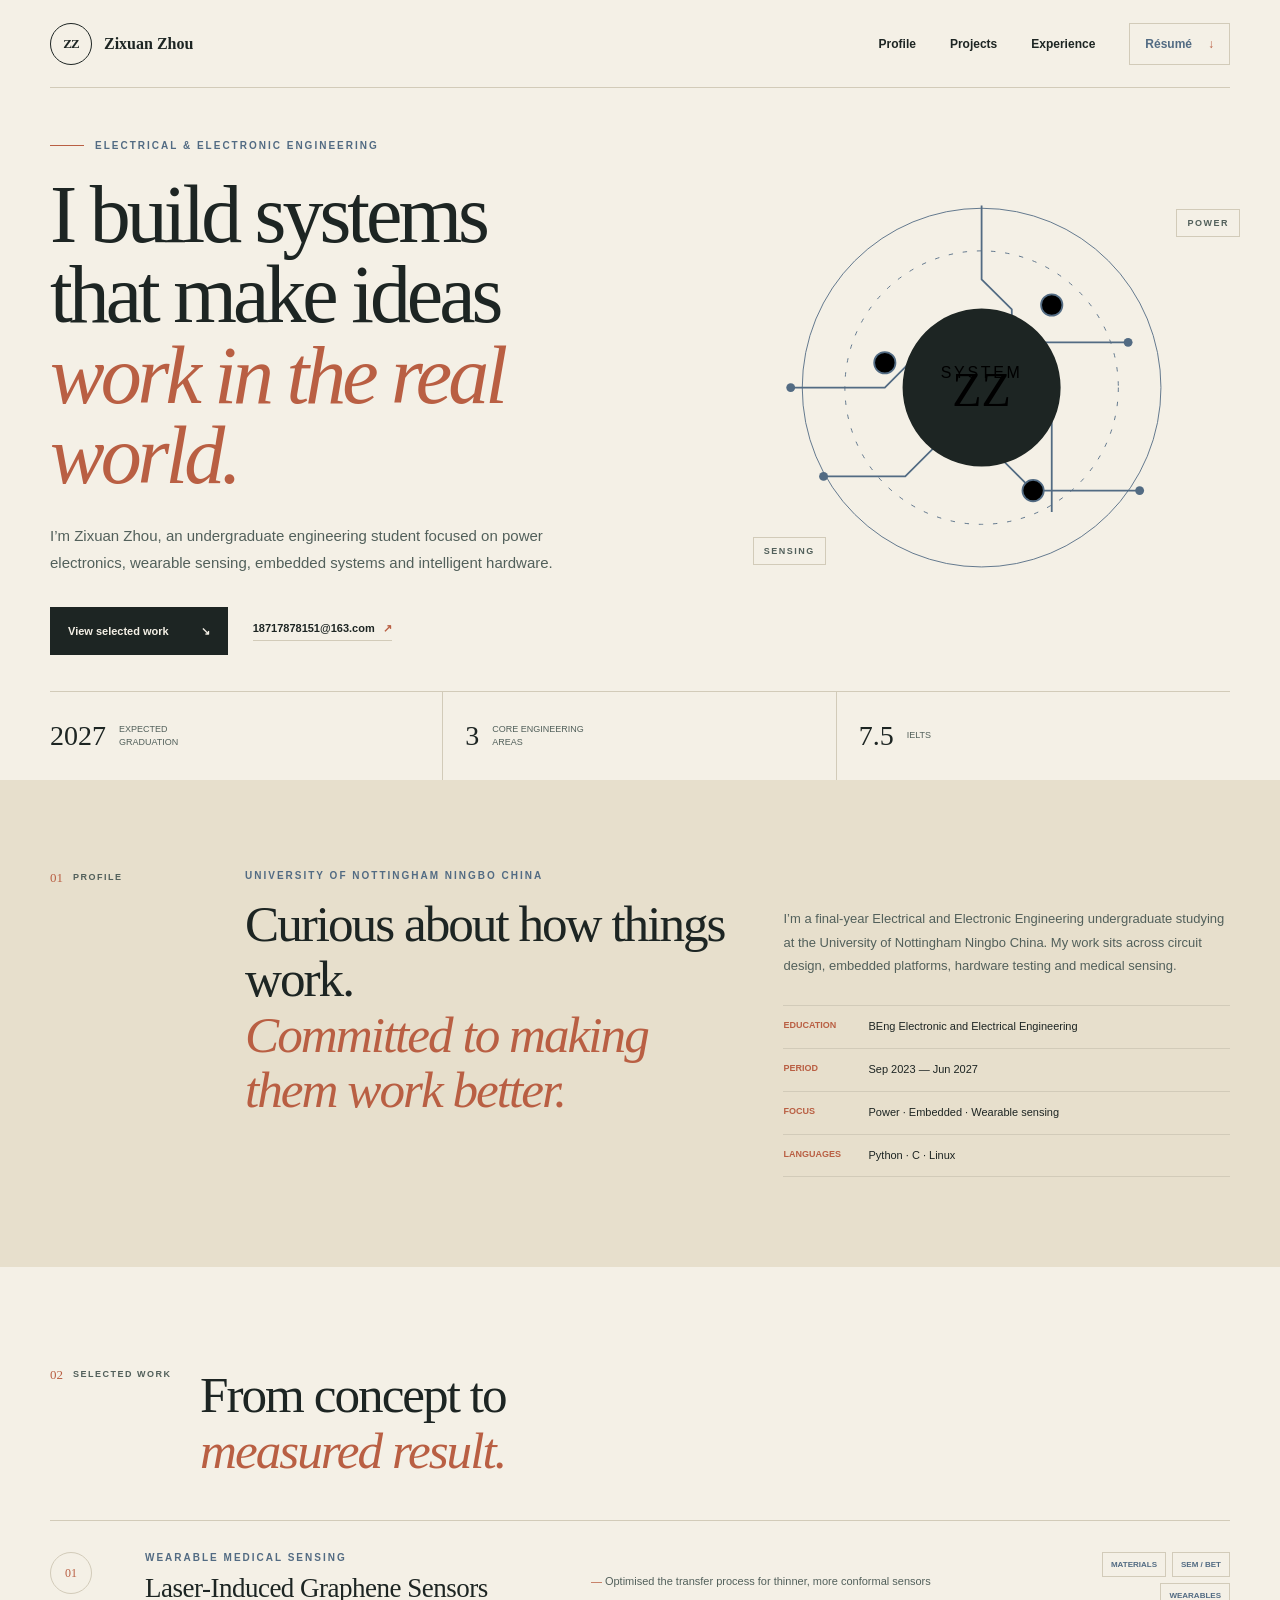
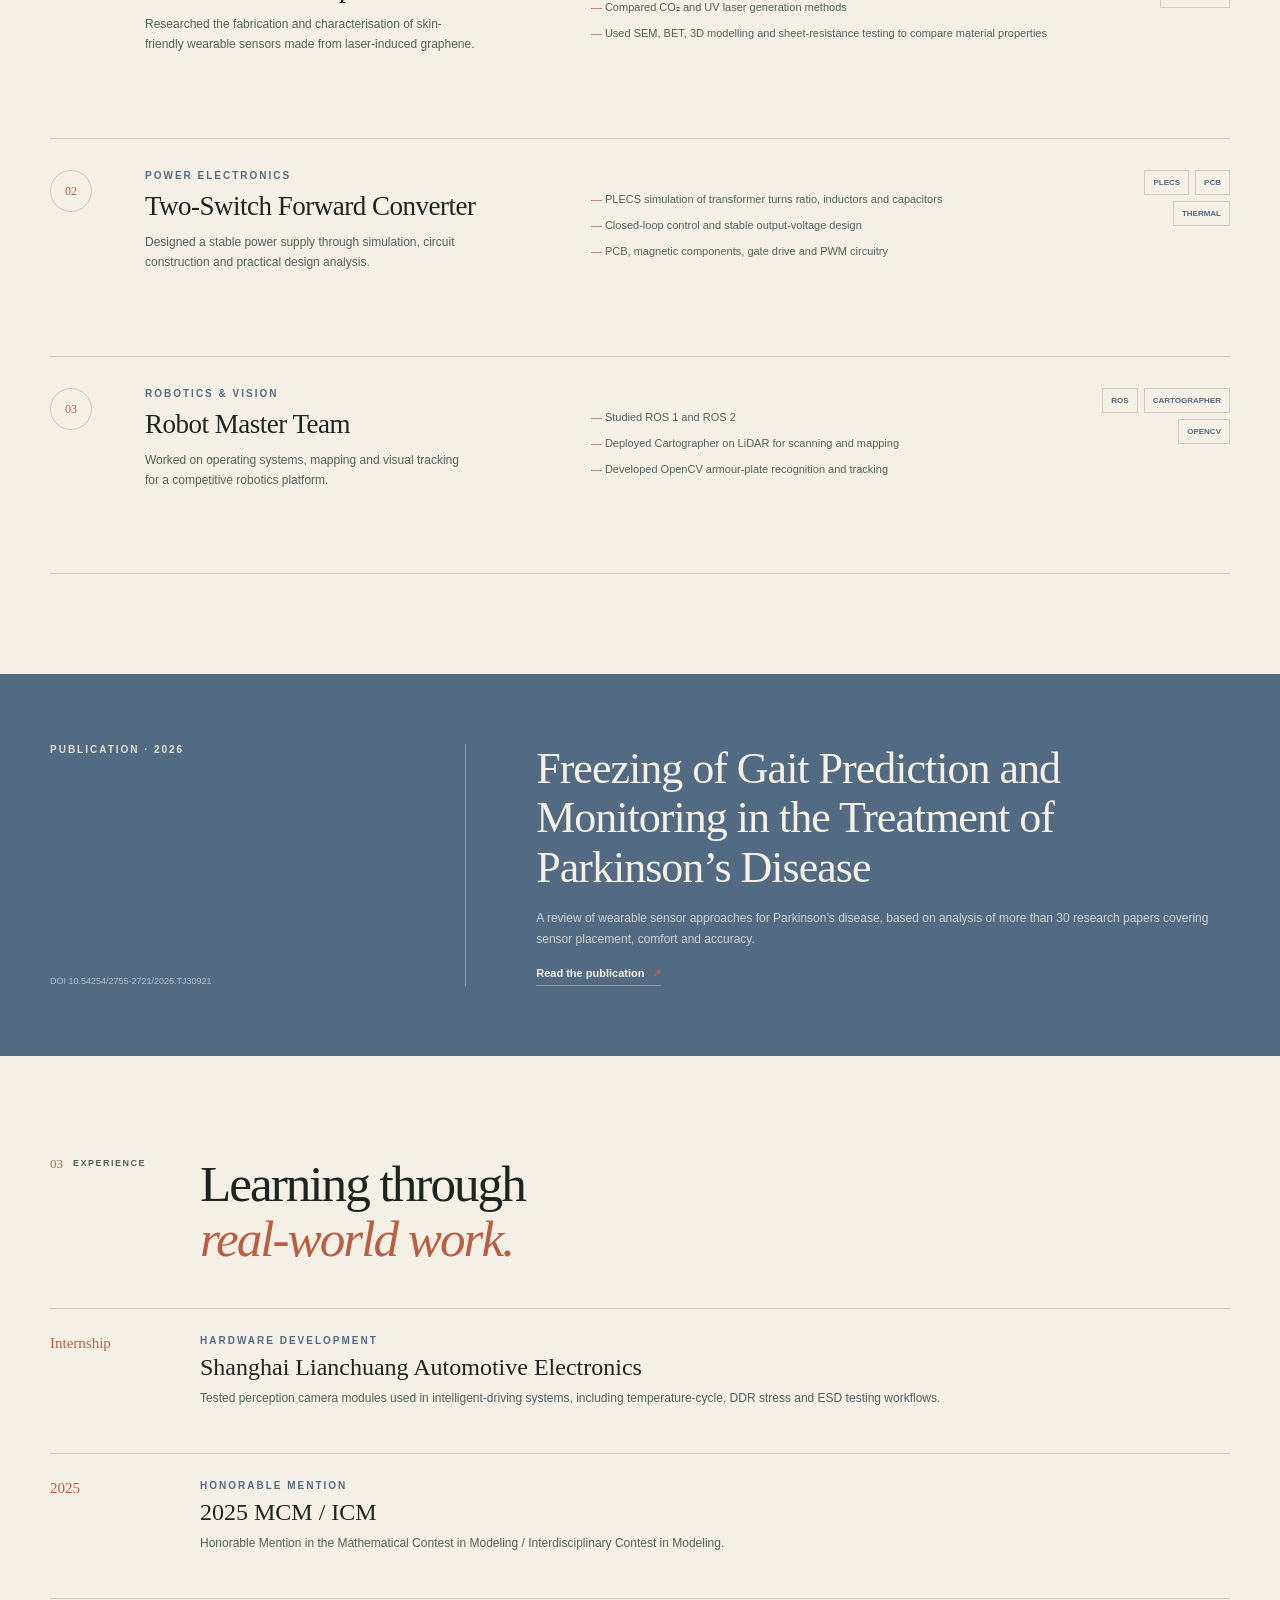
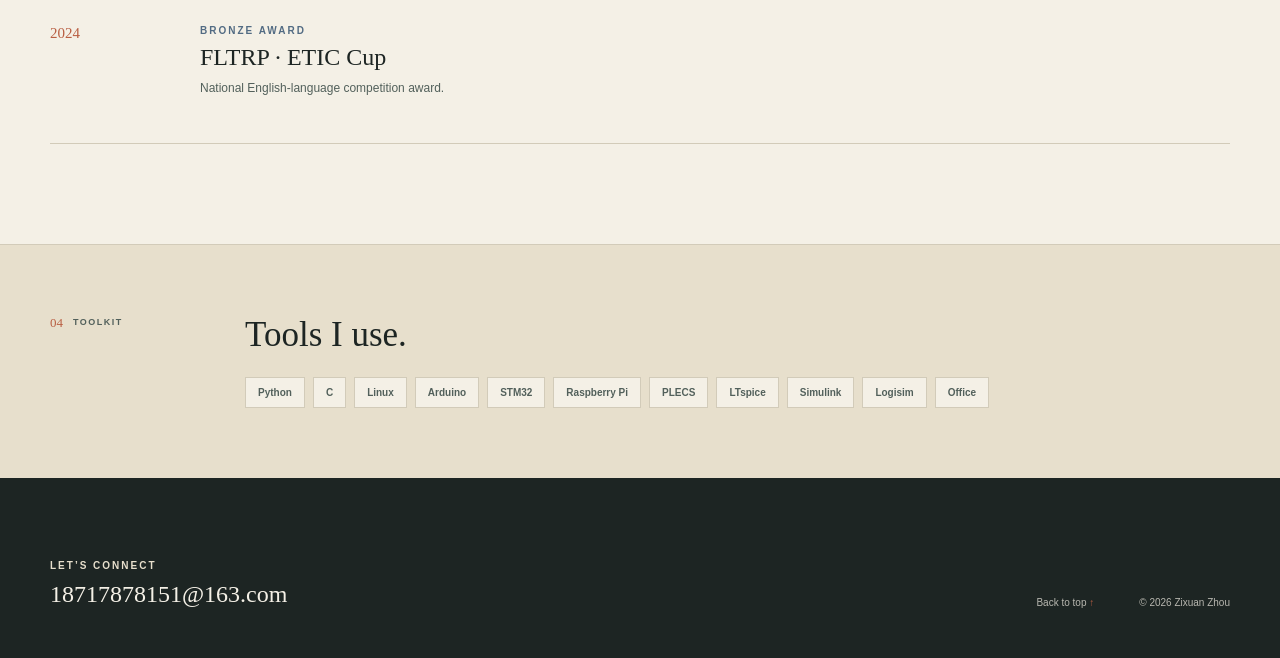
==== personal_web/index.html @ b35bfcdf "Publish AI-generated and human-guided personal websites" ====
<!doctype html>
<html lang="en">
  <head>
    <meta charset="UTF-8">
    <meta name="viewport" content="width=device-width, initial-scale=1">
    <meta name="description" content="Portfolio of Zixuan Zhou, Electrical and Electronic Engineering student.">
    <title>Zixuan Zhou — Electrical &amp; Electronic Engineer</title>
    <link rel="stylesheet" href="styles.css">
  </head>
  <body>
    <header class="nav-shell">
      <a class="brand" href="#top" aria-label="Zixuan Zhou home">
        <span class="brand-mark">ZZ</span>
        <span>Zixuan Zhou</span>
      </a>
      <nav aria-label="Primary navigation">
        <a href="#profile">Profile</a>
        <a href="#projects">Projects</a>
        <a href="#experience">Experience</a>
        <a class="nav-resume" href="周子瑄简历.pdf" download>Résumé <span aria-hidden="true">↓</span></a>
      </nav>
    </header>

    <main id="top">
      <section class="hero" aria-labelledby="hero-title">
        <div class="hero-copy">
          <p class="kicker"><span></span> Electrical &amp; Electronic Engineering</p>
          <h1 id="hero-title">I build systems<br>that make ideas<br><em>work in the real world.</em></h1>
          <p class="hero-summary">I’m Zixuan Zhou, an undergraduate engineering student focused on power electronics, wearable sensing, embedded systems and intelligent hardware.</p>
          <div class="hero-actions">
            <a class="button button-primary" href="#projects">View selected work <span aria-hidden="true">↘</span></a>
            <a class="text-link" href="mailto:18717878151@163.com">18717878151@163.com <span aria-hidden="true">↗</span></a>
          </div>
        </div>

        <div class="hero-visual" aria-label="Abstract engineering circuit diagram">
          <svg viewBox="0 0 560 560" role="img" aria-labelledby="circuit-title circuit-desc">
            <title id="circuit-title">Abstract circuit diagram</title>
            <desc id="circuit-desc">Geometric traces, components and measurement nodes representing electronic engineering.</desc>
            <circle cx="280" cy="280" r="202" fill="none" stroke="currentColor" stroke-width="1"/>
            <circle cx="280" cy="280" r="154" fill="none" stroke="currentColor" stroke-width="1" stroke-dasharray="5 11"/>
            <path d="M65 280h106l28-28h78l23-23h145" fill="none" stroke="currentColor" stroke-width="2"/>
            <path d="M280 75v83l34 34v55l45 45v128" fill="none" stroke="currentColor" stroke-width="2"/>
            <path d="M102 380h92l42-42h44l58 58h120" fill="none" stroke="currentColor" stroke-width="2"/>
            <g fill="var(--paper)">
              <circle cx="171" cy="252" r="12" stroke="currentColor" stroke-width="2"/>
              <circle cx="280" cy="229" r="12" stroke="currentColor" stroke-width="2"/>
              <circle cx="359" cy="187" r="12" stroke="currentColor" stroke-width="2"/>
              <circle cx="236" cy="338" r="12" stroke="currentColor" stroke-width="2"/>
              <circle cx="338" cy="396" r="12" stroke="currentColor" stroke-width="2"/>
            </g>
            <g fill="currentColor">
              <circle cx="65" cy="280" r="5"/>
              <circle cx="445" cy="229" r="5"/>
              <circle cx="102" cy="380" r="5"/>
              <circle cx="458" cy="396" r="5"/>
            </g>
            <rect x="191" y="191" width="178" height="178" rx="89" fill="var(--ink)" transform="rotate(45 280 280)"/>
            <text x="280" y="269" fill="var(--paper)" font-size="18" font-family="Arial, sans-serif" text-anchor="middle" letter-spacing="3">SYSTEM</text>
            <text x="280" y="301" fill="var(--paper)" font-size="54" font-family="Georgia, serif" text-anchor="middle">ZZ</text>
          </svg>
          <div class="visual-tag visual-tag-top">Power</div>
          <div class="visual-tag visual-tag-bottom">Sensing</div>
        </div>

        <div class="hero-index" aria-label="Portfolio highlights">
          <div><strong>2027</strong><span>Expected graduation</span></div>
          <div><strong>3</strong><span>Core engineering areas</span></div>
          <div><strong>7.5</strong><span>IELTS</span></div>
        </div>
      </section>

      <section class="profile" id="profile" aria-labelledby="profile-title">
        <div class="section-label">
          <span>01</span>
          <p>Profile</p>
        </div>
        <div class="profile-heading">
          <p class="kicker">University of Nottingham Ningbo China</p>
          <h2 id="profile-title">Curious about how things work.<br><em>Committed to making them work better.</em></h2>
        </div>
        <div class="profile-content">
          <p>I’m a final-year Electrical and Electronic Engineering undergraduate studying at the University of Nottingham Ningbo China. My work sits across circuit design, embedded platforms, hardware testing and medical sensing.</p>
          <dl class="facts">
            <div><dt>Education</dt><dd>BEng Electronic and Electrical Engineering</dd></div>
            <div><dt>Period</dt><dd>Sep 2023 — Jun 2027</dd></div>
            <div><dt>Focus</dt><dd>Power · Embedded · Wearable sensing</dd></div>
            <div><dt>Languages</dt><dd>Python · C · Linux</dd></div>
          </dl>
        </div>
      </section>

      <section class="projects" id="projects" aria-labelledby="projects-title">
        <header class="section-header">
          <div class="section-label">
            <span>02</span>
            <p>Selected work</p>
          </div>
          <h2 id="projects-title">From concept to<br><em>measured result.</em></h2>
        </header>

        <article class="project featured-project">
          <div class="project-number">01</div>
          <div class="project-main">
            <p class="kicker">Wearable medical sensing</p>
            <h3>Laser-Induced Graphene Sensors</h3>
            <p>Researched the fabrication and characterisation of skin-friendly wearable sensors made from laser-induced graphene.</p>
          </div>
          <ul class="project-details">
            <li>Optimised the transfer process for thinner, more conformal sensors</li>
            <li>Compared CO₂ and UV laser generation methods</li>
            <li>Used SEM, BET, 3D modelling and sheet-resistance testing to compare material properties</li>
          </ul>
          <div class="project-tags"><span>Materials</span><span>SEM / BET</span><span>Wearables</span></div>
        </article>

        <article class="project">
          <div class="project-number">02</div>
          <div class="project-main">
            <p class="kicker">Power electronics</p>
            <h3>Two-Switch Forward Converter</h3>
            <p>Designed a stable power supply through simulation, circuit construction and practical design analysis.</p>
          </div>
          <ul class="project-details">
            <li>PLECS simulation of transformer turns ratio, inductors and capacitors</li>
            <li>Closed-loop control and stable output-voltage design</li>
            <li>PCB, magnetic components, gate drive and PWM circuitry</li>
          </ul>
          <div class="project-tags"><span>PLECS</span><span>PCB</span><span>Thermal</span></div>
        </article>

        <article class="project">
          <div class="project-number">03</div>
          <div class="project-main">
            <p class="kicker">Robotics &amp; vision</p>
            <h3>Robot Master Team</h3>
            <p>Worked on operating systems, mapping and visual tracking for a competitive robotics platform.</p>
          </div>
          <ul class="project-details">
            <li>Studied ROS 1 and ROS 2</li>
            <li>Deployed Cartographer on LiDAR for scanning and mapping</li>
            <li>Developed OpenCV armour-plate recognition and tracking</li>
          </ul>
          <div class="project-tags"><span>ROS</span><span>Cartographer</span><span>OpenCV</span></div>
        </article>
      </section>

      <section class="publication" aria-labelledby="publication-title">
        <div class="publication-meta">
          <p class="kicker">Publication · 2026</p>
          <span>DOI 10.54254/2755-2721/2026.TJ30921</span>
        </div>
        <div>
          <h2 id="publication-title">Freezing of Gait Prediction and Monitoring in the Treatment of Parkinson’s Disease</h2>
          <p>A review of wearable sensor approaches for Parkinson’s disease, based on analysis of more than 30 research papers covering sensor placement, comfort and accuracy.</p>
          <a class="text-link" href="https://ace.ewapub.com/article/view/30921" target="_blank" rel="noopener">Read the publication <span aria-hidden="true">↗</span></a>
        </div>
      </section>

      <section class="experience" id="experience" aria-labelledby="experience-title">
        <header class="section-header">
          <div class="section-label">
            <span>03</span>
            <p>Experience</p>
          </div>
          <h2 id="experience-title">Learning through<br><em>real-world work.</em></h2>
        </header>

        <div class="timeline">
          <article>
            <span class="timeline-year">Internship</span>
            <div>
              <p class="kicker">Hardware Development</p>
              <h3>Shanghai Lianchuang Automotive Electronics</h3>
              <p>Tested perception camera modules used in intelligent-driving systems, including temperature-cycle, DDR stress and ESD testing workflows.</p>
            </div>
          </article>
          <article>
            <span class="timeline-year">2025</span>
            <div>
              <p class="kicker">Honorable Mention</p>
              <h3>2025 MCM / ICM</h3>
              <p>Honorable Mention in the Mathematical Contest in Modeling / Interdisciplinary Contest in Modeling.</p>
            </div>
          </article>
          <article>
            <span class="timeline-year">2024</span>
            <div>
              <p class="kicker">Bronze Award</p>
              <h3>FLTRP · ETIC Cup</h3>
              <p>National English-language competition award.</p>
            </div>
          </article>
        </div>
      </section>

      <section class="toolbox" aria-labelledby="toolbox-title">
        <div class="section-label">
          <span>04</span>
          <p>Toolkit</p>
        </div>
        <div>
          <h2 id="toolbox-title">Tools I use.</h2>
          <div class="tool-list">
            <span>Python</span><span>C</span><span>Linux</span><span>Arduino</span>
            <span>STM32</span><span>Raspberry Pi</span><span>PLECS</span>
            <span>LTspice</span><span>Simulink</span><span>Logisim</span><span>Office</span>
          </div>
        </div>
      </section>
    </main>

    <footer>
      <div>
        <p class="kicker">Let’s connect</p>
        <a href="mailto:18717878151@163.com">18717878151@163.com</a>
      </div>
      <a class="back-top" href="#top">Back to top <span aria-hidden="true">↑</span></a>
      <p class="copyright">© 2026 Zixuan Zhou</p>
    </footer>
  </body>
</html>
---- personal_web/styles.css ----
:root {
  --cream: #f4f0e6;
  --cream-deep: #e7dfcc;
  --ink: #1d2523;
  --ink-soft: #52605b;
  --copper: #b95f43;
  --blue: #526b83;
  --line: #d2cbb9;
  --white: #fffdf7;
  --serif: Georgia, "Times New Roman", serif;
  --sans: "Segoe UI", Arial, sans-serif;
}

* { box-sizing: border-box; }

html {
  scroll-behavior: smooth;
  scroll-padding-top: 100px;
}

body {
  margin: 0;
  background: var(--cream);
  color: var(--ink);
  font-family: var(--sans);
  -webkit-font-smoothing: antialiased;
}

a { color: inherit; text-decoration: none; }

.nav-shell {
  width: min(1180px, calc(100% - 64px));
  height: 88px;
  margin: 0 auto;
  display: flex;
  align-items: center;
  justify-content: space-between;
  border-bottom: 1px solid var(--line);
}

.brand {
  display: flex;
  align-items: center;
  gap: 12px;
  font-family: var(--serif);
  font-size: 16px;
  font-weight: 700;
}

.brand-mark {
  display: grid;
  width: 42px;
  height: 42px;
  place-items: center;
  border: 1px solid var(--ink);
  border-radius: 50%;
  font-size: 13px;
  letter-spacing: -1px;
}

.nav-shell nav {
  display: flex;
  align-items: center;
  gap: 34px;
  font-size: 12px;
  font-weight: 700;
}

.nav-shell nav a {
  transition: color 180ms ease;
}

.nav-shell nav a:hover { color: var(--copper); }

.nav-resume {
  display: inline-flex;
  height: 42px;
  align-items: center;
  gap: 16px;
  padding: 0 15px;
  border: 1px solid var(--line);
  color: var(--blue);
}

.nav-resume span { color: var(--copper); }

.hero {
  width: min(1180px, calc(100% - 64px));
  min-height: 650px;
  margin: 0 auto;
  display: grid;
  grid-template-columns: 1.12fr 0.88fr;
  grid-template-rows: 1fr auto;
  align-items: center;
  column-gap: 50px;
  position: relative;
}

.hero-copy { padding: 52px 0 36px; }

.kicker {
  margin: 0;
  color: var(--blue);
  font-size: 10px;
  font-weight: 800;
  letter-spacing: 2px;
  text-transform: uppercase;
}

.hero-copy > .kicker {
  display: flex;
  align-items: center;
  gap: 11px;
}

.hero-copy > .kicker span {
  width: 34px;
  height: 1px;
  background: var(--copper);
}

.hero h1 {
  max-width: 700px;
  margin: 24px 0 26px;
  font-family: var(--serif);
  font-size: clamp(54px, 6.4vw, 82px);
  font-weight: 500;
  letter-spacing: -4px;
  line-height: 0.98;
}

.hero h1 em,
.profile h2 em,
.section-header h2 em {
  color: var(--copper);
  font-weight: 500;
}

.hero-summary {
  max-width: 560px;
  margin: 0 0 31px;
  color: var(--ink-soft);
  font-size: 15px;
  line-height: 1.8;
}

.hero-actions {
  display: flex;
  align-items: center;
  gap: 25px;
}

.button {
  display: inline-flex;
  height: 48px;
  align-items: center;
  gap: 32px;
  padding: 0 18px;
  font-size: 11px;
  font-weight: 800;
}

.button-primary {
  background: var(--ink);
  color: var(--cream);
  transition: background 180ms ease, transform 180ms ease;
}

.button-primary:hover {
  background: var(--blue);
  transform: translateY(-2px);
}

.text-link {
  display: inline-flex;
  align-items: center;
  gap: 8px;
  padding-bottom: 5px;
  border-bottom: 1px solid var(--line);
  color: var(--ink);
  font-size: 11px;
  font-weight: 800;
}

.text-link span { color: var(--copper); }

.hero-visual {
  width: 100%;
  max-width: 510px;
  aspect-ratio: 1;
  justify-self: end;
  position: relative;
  color: var(--blue);
}

.hero-visual svg {
  width: 100%;
  height: 100%;
}

.visual-tag {
  position: absolute;
  padding: 8px 10px;
  border: 1px solid var(--line);
  background: var(--cream);
  color: var(--ink-soft);
  font-size: 9px;
  font-weight: 800;
  letter-spacing: 1.5px;
  text-transform: uppercase;
}

.visual-tag-top { top: 14%; right: -2%; }
.visual-tag-bottom { bottom: 15%; left: 4%; }

.hero-index {
  grid-column: 1 / -1;
  display: grid;
  grid-template-columns: repeat(3, 1fr);
  border-top: 1px solid var(--line);
}

.hero-index div {
  min-height: 88px;
  display: flex;
  align-items: center;
  gap: 13px;
  padding: 10px 22px;
  border-right: 1px solid var(--line);
}

.hero-index div:first-child { padding-left: 0; }
.hero-index div:last-child { border-right: 0; }

.hero-index strong {
  font-family: var(--serif);
  font-size: 28px;
  font-weight: 500;
}

.hero-index span {
  max-width: 95px;
  color: var(--ink-soft);
  font-size: 9px;
  line-height: 1.5;
  text-transform: uppercase;
}

.profile {
  display: grid;
  grid-template-columns: 150px 1.05fr 0.95fr;
  gap: 45px;
  padding: 90px max(32px, calc((100% - 1180px) / 2));
  background: var(--cream-deep);
}

.section-label {
  display: flex;
  align-items: flex-start;
  gap: 10px;
  color: var(--ink-soft);
}

.section-label span {
  color: var(--copper);
  font-family: var(--serif);
  font-size: 13px;
}

.section-label p {
  margin: 2px 0 0;
  font-size: 9px;
  font-weight: 800;
  letter-spacing: 1.5px;
  text-transform: uppercase;
}

.profile-heading h2,
.section-header h2 {
  margin: 15px 0 0;
  font-family: var(--serif);
  font-size: clamp(38px, 4vw, 54px);
  font-weight: 500;
  letter-spacing: -2px;
  line-height: 1.08;
}

.profile-content {
  padding-top: 24px;
  color: var(--ink-soft);
  font-size: 13px;
  line-height: 1.8;
}

.facts {
  margin: 28px 0 0;
  border-top: 1px solid var(--line);
}

.facts div {
  display: grid;
  grid-template-columns: 75px 1fr;
  gap: 10px;
  padding: 11px 0;
  border-bottom: 1px solid var(--line);
}

.facts dt {
  color: var(--copper);
  font-size: 9px;
  font-weight: 800;
  text-transform: uppercase;
}

.facts dd {
  margin: 0;
  color: var(--ink);
  font-size: 11px;
}

.projects,
.experience {
  width: min(1180px, calc(100% - 64px));
  margin: 0 auto;
  padding: 100px 0;
}

.section-header {
  display: grid;
  grid-template-columns: 150px 1fr;
  align-items: start;
  margin-bottom: 42px;
}

.section-header h2 { margin: 0; }

.project {
  display: grid;
  grid-template-columns: 70px 1fr 1.15fr auto;
  gap: 25px;
  align-items: start;
  min-height: 218px;
  padding: 31px 0;
  border-top: 1px solid var(--line);
}

.project:last-child { border-bottom: 1px solid var(--line); }

.project-number {
  width: 42px;
  height: 42px;
  display: grid;
  place-items: center;
  border: 1px solid var(--line);
  border-radius: 50%;
  color: var(--copper);
  font-family: var(--serif);
  font-size: 12px;
}

.project-main h3 {
  margin: 10px 0 10px;
  font-family: var(--serif);
  font-size: 27px;
  font-weight: 500;
  letter-spacing: -0.5px;
}

.project-main > p:last-child {
  max-width: 330px;
  margin: 0;
  color: var(--ink-soft);
  font-size: 12px;
  line-height: 1.7;
}

.project-details {
  margin: 20px 0 0;
  padding: 0;
  list-style: none;
  color: var(--ink-soft);
  font-size: 11px;
  line-height: 1.65;
}

.project-details li {
  position: relative;
  margin-bottom: 8px;
  padding-left: 14px;
}

.project-details li::before {
  position: absolute;
  left: 0;
  color: var(--copper);
  content: "—";
}

.project-tags {
  display: flex;
  max-width: 130px;
  flex-wrap: wrap;
  justify-content: flex-end;
  gap: 6px;
}

.project-tags span {
  padding: 7px 8px;
  border: 1px solid var(--line);
  color: var(--blue);
  font-size: 8px;
  font-weight: 800;
  text-transform: uppercase;
}

.publication {
  display: grid;
  grid-template-columns: 0.75fr 1.25fr;
  gap: 70px;
  padding: 70px max(32px, calc((100% - 1180px) / 2));
  background: var(--blue);
  color: var(--cream);
}

.publication-meta {
  display: flex;
  flex-direction: column;
  justify-content: space-between;
  border-right: 1px solid rgba(244, 240, 230, 0.35);
}

.publication-meta .kicker { color: var(--cream-deep); }

.publication-meta span {
  color: rgba(244, 240, 230, 0.65);
  font-size: 9px;
}

.publication h2 {
  max-width: 760px;
  margin: 0 0 16px;
  font-family: var(--serif);
  font-size: clamp(30px, 3.5vw, 44px);
  font-weight: 500;
  letter-spacing: -1px;
  line-height: 1.12;
}

.publication p:not(.kicker) {
  max-width: 700px;
  color: rgba(244, 240, 230, 0.78);
  font-size: 12px;
  line-height: 1.8;
}

.publication .text-link {
  border-color: rgba(244, 240, 230, 0.35);
  color: var(--cream);
}

.timeline {
  border-top: 1px solid var(--line);
}

.timeline article {
  display: grid;
  grid-template-columns: 150px 1fr;
  min-height: 145px;
  align-items: start;
  padding: 26px 0;
  border-bottom: 1px solid var(--line);
}

.timeline-year {
  color: var(--copper);
  font-family: var(--serif);
  font-size: 15px;
}

.timeline h3 {
  margin: 8px 0 7px;
  font-family: var(--serif);
  font-size: 24px;
  font-weight: 500;
}

.timeline article div p:last-child {
  max-width: 760px;
  margin: 0;
  color: var(--ink-soft);
  font-size: 12px;
  line-height: 1.7;
}

.toolbox {
  display: grid;
  grid-template-columns: 150px 1fr;
  gap: 45px;
  padding: 70px max(32px, calc((100% - 1180px) / 2));
  border-top: 1px solid var(--line);
  background: var(--cream-deep);
}

.toolbox h2 {
  margin: 0 0 22px;
  font-family: var(--serif);
  font-size: 35px;
  font-weight: 500;
}

.tool-list {
  display: flex;
  flex-wrap: wrap;
  gap: 8px;
}

.tool-list span {
  padding: 9px 12px;
  border: 1px solid var(--line);
  background: var(--cream);
  color: var(--ink-soft);
  font-size: 10px;
  font-weight: 700;
}

footer {
  min-height: 180px;
  display: grid;
  grid-template-columns: 1fr auto auto;
  align-items: end;
  gap: 45px;
  padding: 50px max(32px, calc((100% - 1180px) / 2));
  background: var(--ink);
  color: var(--cream);
}

footer > div a {
  display: block;
  margin-top: 10px;
  font-family: var(--serif);
  font-size: 24px;
}

footer .kicker { color: var(--cream-deep); }

.back-top,
.copyright {
  margin: 0;
  color: rgba(244, 240, 230, 0.72);
  font-size: 10px;
}

.back-top span { color: var(--copper); }

@media (max-width: 900px) {
  .nav-shell,
  .hero,
  .projects,
  .experience {
    width: calc(100% - 40px);
  }

  .nav-shell nav { gap: 18px; }
  .hero {
    grid-template-columns: 1fr 0.72fr;
    column-gap: 20px;
  }
  .hero h1 { font-size: clamp(48px, 8vw, 68px); }
  .profile {
    grid-template-columns: 110px 1fr;
  }
  .profile-content {
    grid-column: 2;
  }
  .project {
    grid-template-columns: 55px 1fr 1fr;
  }
  .project-tags {
    grid-column: 2 / -1;
    max-width: none;
    justify-content: flex-start;
  }
}

@media (max-width: 680px) {
  html { scroll-padding-top: 75px; }

  .nav-shell {
    height: 72px;
  }

  .nav-shell nav a:not(.nav-resume),
  .brand > span:last-child {
    display: none;
  }

  .nav-resume {
    height: 38px;
  }

  .hero {
    min-height: 0;
    grid-template-columns: 1fr;
    grid-template-rows: auto auto auto;
  }

  .hero-copy {
    padding: 52px 0 30px;
  }

  .hero h1 {
    font-size: clamp(48px, 14vw, 68px);
    letter-spacing: -3px;
  }

  .hero-summary {
    font-size: 13px;
  }

  .hero-actions {
    align-items: flex-start;
    flex-direction: column;
  }

  .hero-visual {
    max-width: 390px;
    justify-self: center;
  }

  .hero-index {
    grid-template-columns: 1fr 1fr;
  }

  .hero-index div {
    min-height: 75px;
  }

  .hero-index div:nth-child(2) { border-right: 0; }
  .hero-index div:last-child {
    grid-column: 1 / -1;
    border-top: 1px solid var(--line);
  }

  .profile,
  .section-header,
  .timeline article,
  .toolbox {
    grid-template-columns: 1fr;
  }

  .profile {
    gap: 22px;
    padding: 68px 20px;
  }

  .profile-heading h2,
  .section-header h2 {
    font-size: 39px;
  }

  .profile-content {
    grid-column: 1;
  }

  .projects,
  .experience {
    padding: 72px 0;
  }

  .section-header {
    gap: 18px;
  }

  .project {
    grid-template-columns: 48px 1fr;
    gap: 14px;
  }

  .project-details,
  .project-tags {
    grid-column: 2;
  }

  .project-tags {
    justify-content: flex-start;
  }

  .publication {
    grid-template-columns: 1fr;
    gap: 25px;
    padding: 55px 20px;
  }

  .publication-meta {
    min-height: 70px;
    border-right: 0;
    border-bottom: 1px solid rgba(244, 240, 230, 0.35);
  }

  .publication-meta span { margin-bottom: 16px; }

  .timeline article {
    gap: 12px;
  }

  .toolbox {
    gap: 18px;
    padding: 55px 20px;
  }

  footer {
    min-height: 210px;
    grid-template-columns: 1fr auto;
    align-items: end;
  }

  footer > div { grid-column: 1 / -1; }
  footer > div a { font-size: 18px; }
}
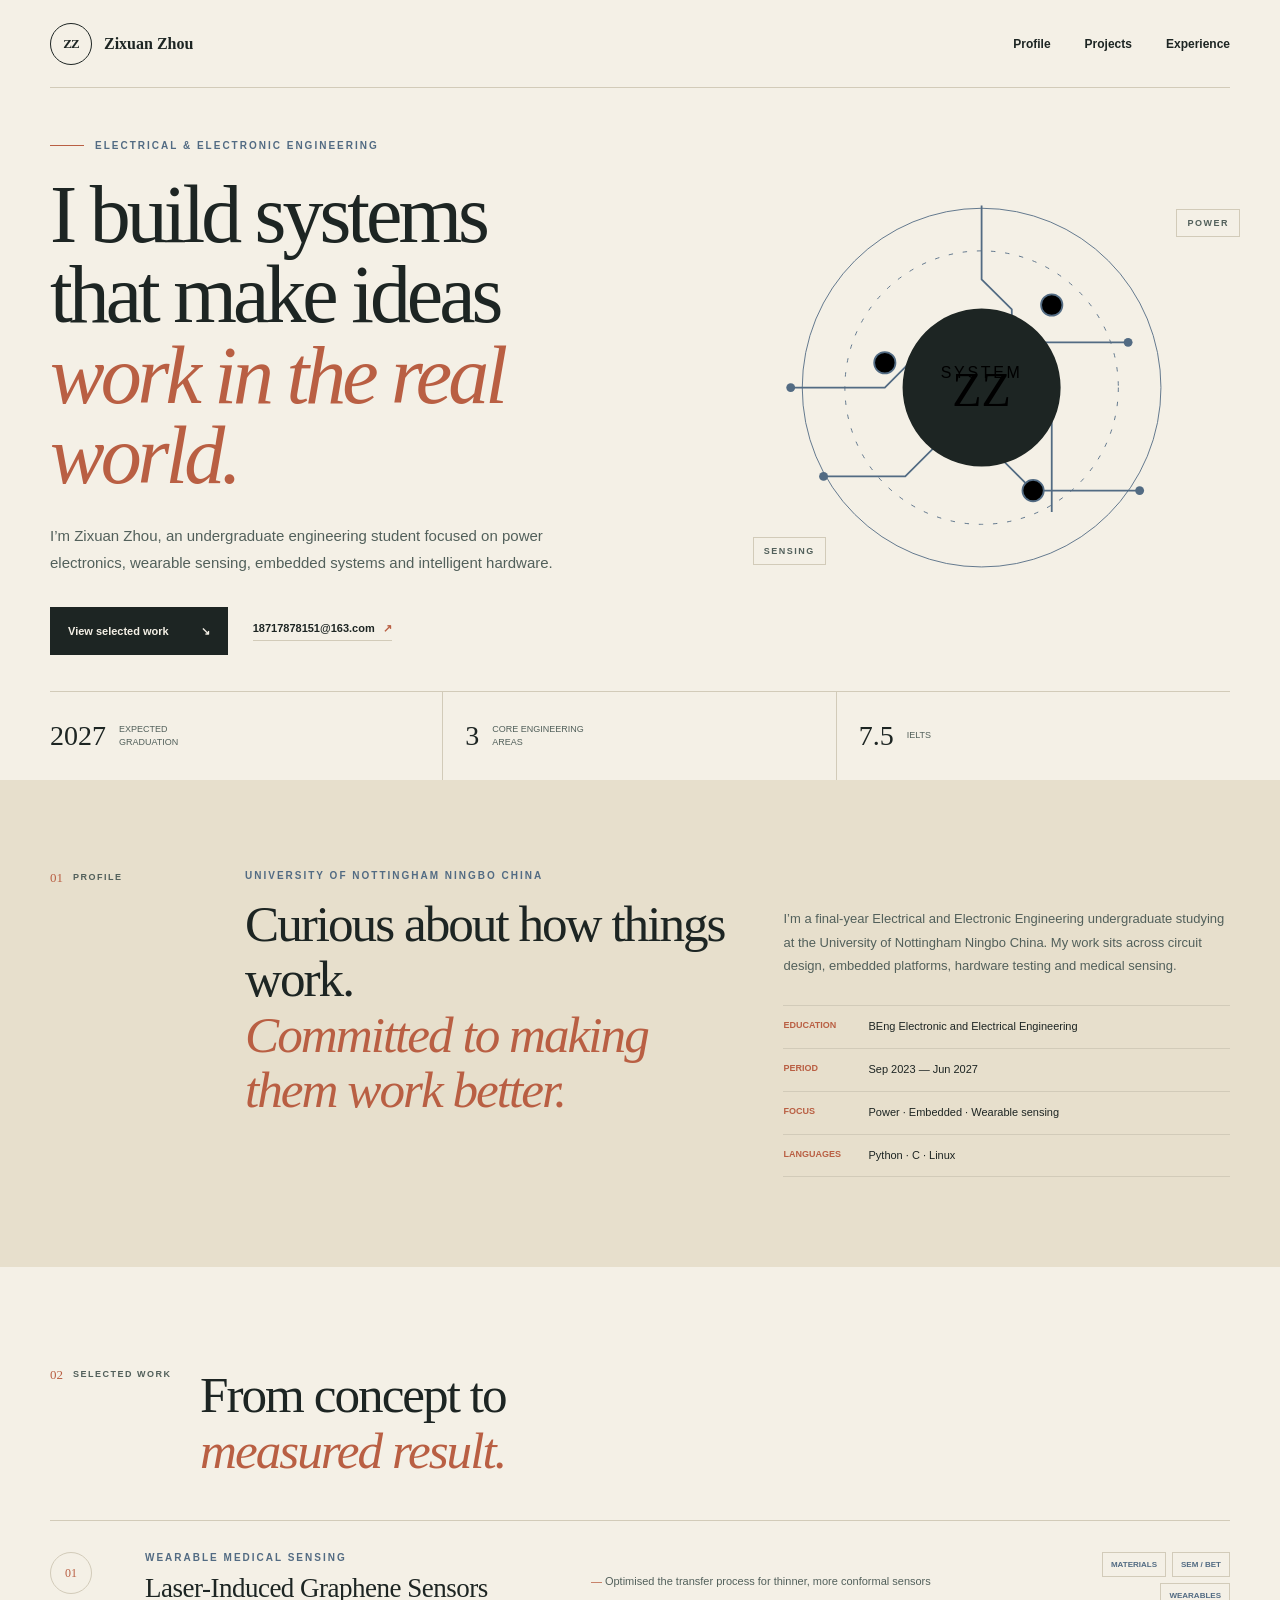
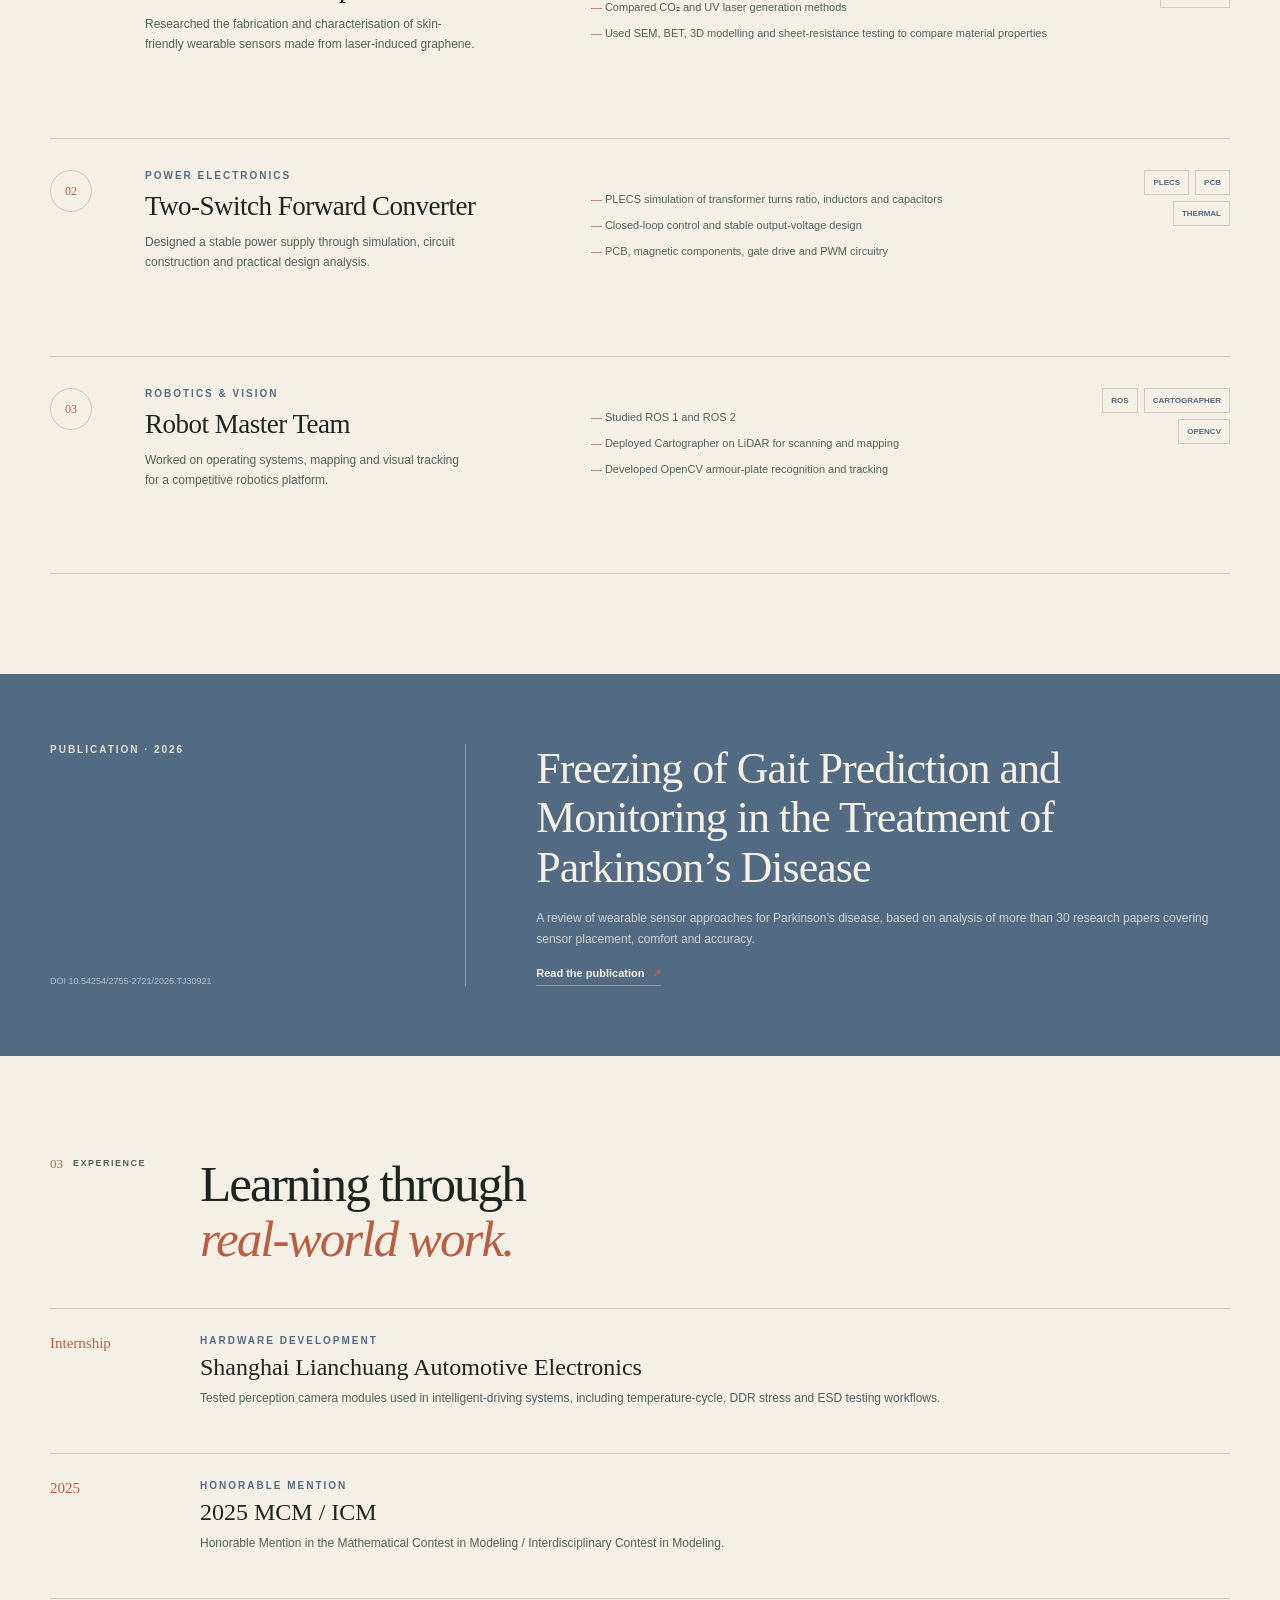
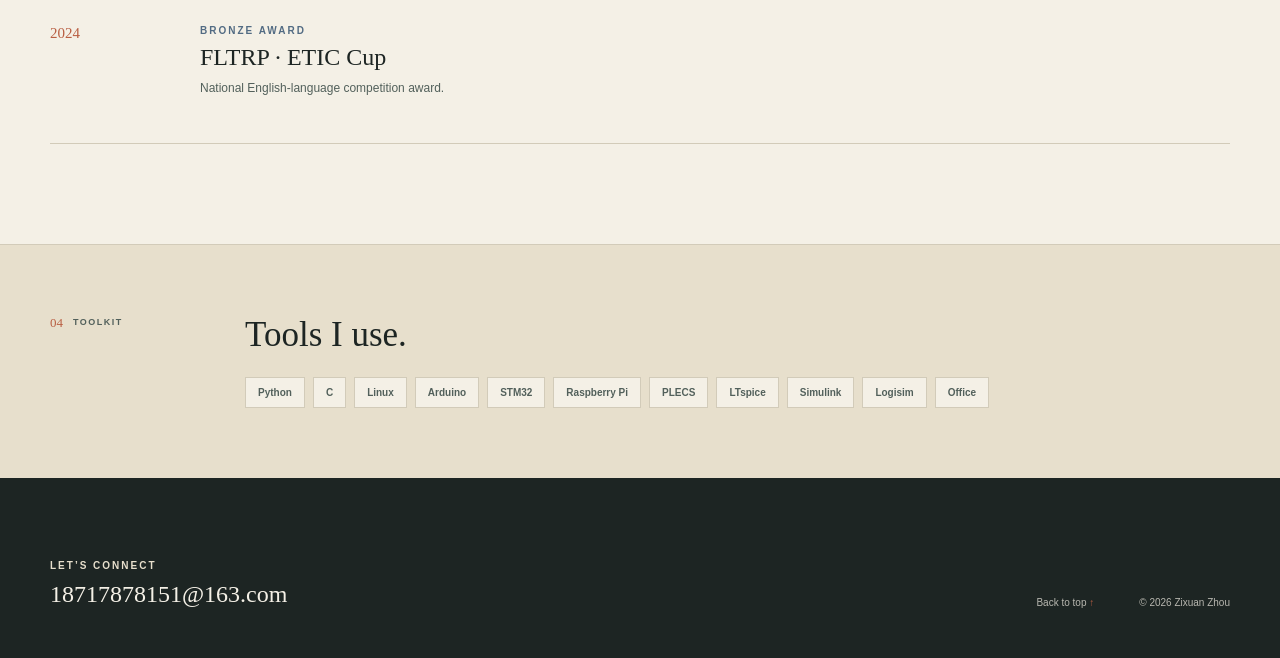
==== commit cf92d082: "Remove resume PDFs and download links from both websites" ====
--- a/personal_web/index.html
+++ b/personal_web/index.html
@@ -17,7 +17,6 @@
         <a href="#profile">Profile</a>
         <a href="#projects">Projects</a>
         <a href="#experience">Experience</a>
-        <a class="nav-resume" href="周子瑄简历.pdf" download>Résumé <span aria-hidden="true">↓</span></a>
       </nav>
     </header>
 
